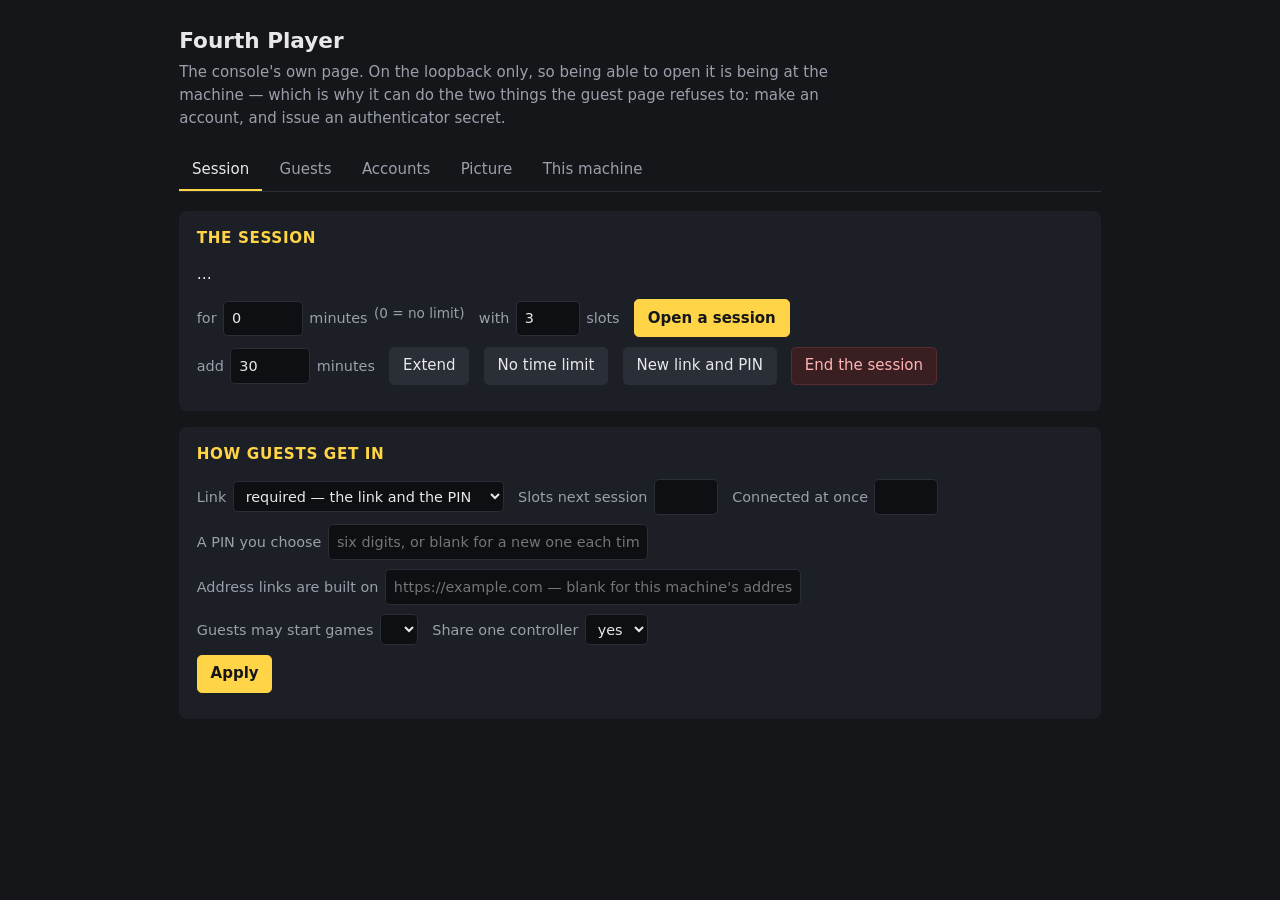
==== web/setup.html @ 6360b9b7 "The setup page sets which way guests draw, and a viewer can still differ Asked for: the drawing opti" ====
<!doctype html>
<meta charset="utf-8">
<meta name="viewport" content="width=device-width, initial-scale=1">
<title>Fourth Player — setup</title>
<link rel="stylesheet" href="setup.css">
<main>
  <header>
    <h1>Fourth Player</h1>
    <p class="sub">The console's own page. On the loopback only, so being able
       to open it is being at the machine — which is why it can do the two
       things the guest page refuses to: make an account, and issue an
       authenticator secret.</p>
    <div id="trouble" class="warn" hidden></div>
  </header>

  <section id="firstrun" class="card" hidden>
    <h2>Set up this host</h2>
    <p class="hint">Nobody has an account on this machine yet. Make the
       administrator's now — it holds every capability, and a session lock can
       never shut it out. Until it exists this page does nothing else.</p>
    <div class="row">
      <label>Name <input id="fr-name" maxlength="32" style="width:12rem"></label>
    </div>
    <div class="row">
      <label>Password <input id="fr-password" type="password" style="width:14rem"></label>
      <label>Again <input id="fr-again" type="password" style="width:14rem"></label>
    </div>
    <p class="hint">At least eight characters.</p>
    <div class="row"><button class="go" data-do="firstrun">Create it</button></div>
  </section>

  <section id="signin" class="card" hidden>
    <h2>Sign in</h2>
    <p class="hint" id="signin-why"></p>
    <div class="row">
      <label>Name <input id="in-name" style="width:11rem"></label>
      <label>Password <input id="in-password" type="password" style="width:13rem"></label>
      <button class="go" data-do="signin">Sign in</button>
    </div>
  </section>

  <div id="everything">
  <nav id="tabs">
    <button data-tab="session" class="on">Session</button>
    <button data-tab="guests">Guests</button>
    <button data-tab="accounts">Accounts</button>
    <button data-tab="picture">Picture</button>
    <button data-tab="machine">This machine</button>
  </nav>

  <!-- ---- session ---- -->
  <section id="tab-session">
    <div class="card">
      <h2>The session</h2>
      <div id="session-now" class="now">…</div>
      <div class="row" id="session-closed" hidden>
        <label>for <input id="start-minutes" type="number" min="0" value="0"
                          style="width:5rem"> minutes <span class="hint">(0 = no limit)</span></label>
        <label>with <input id="start-slots" type="number" min="1" max="8" value="3"
                          style="width:4rem"> slots</label>
        <button class="go" data-do="start">Open a session</button>
      </div>
      <div class="row" id="session-open" hidden>
        <label>add <input id="extend-minutes" type="number" min="1" value="30"
                          style="width:5rem"> minutes</label>
        <button data-do="extend">Extend</button>
        <!-- The other answer to "it keeps running out": stop it running out.
             There was no way to do this to a session already open, so the only
             route to no limit was ending the one people were in and asking
             everybody for a new PIN. -->
        <button data-do="forever">No time limit</button>
        <button data-do="reshare">New link and PIN</button>
        <button class="danger" data-do="stop">End the session</button>
      </div>
    </div>

    <div class="card" id="share" hidden>
      <h2>Give this to a guest</h2>
      <div class="share">
        <div class="share-qr"><img id="share-qr" alt="" hidden><pre id="share-art" hidden></pre></div>
        <div class="share-words">
          <p class="share-pin">PIN <strong id="share-pin">—</strong></p>
          <p class="share-url"><code id="share-url">—</code></p>
          <p class="hint" id="share-note"></p>
          <div class="row">
            <button data-do="copy-url">Copy the link</button>
            <button data-do="copy-both">Copy link and PIN</button>
            <button data-do="reshare">New link and PIN</button>
          </div>
        </div>
      </div>
    </div>

    <div class="card" id="share-gone" hidden>
      <h2>Give this to a guest</h2>
      <p class="hint">The link and PIN for this session cannot be shown again.
         Only their digests are kept, so nothing here can read them back — that
         is deliberate, and it is why a stolen copy of this machine's state is
         not a way in. Re-share to get a new pair; everybody already connected
         stays connected.</p>
      <div class="row"><button class="go" data-do="reshare">New link and PIN</button></div>
    </div>

    <div class="card">
      <h2>How guests get in</h2>
      <div class="row">
        <label>Link <select id="set-link">
          <option value="required">required — the link and the PIN</option>
          <option value="open">open — the address and the PIN</option>
        </select></label>
        <label title="Applies when the next session opens; the running one keeps the count it started with">Slots next session <input id="set-slots" type="number" min="1" max="8" style="width:4rem"></label>
        <label>Connected at once <input id="set-limit" type="number" min="1" max="8" style="width:4rem"></label>
      </div>
      <div class="row">
        <label>A PIN you choose <input id="set-pin" placeholder="six digits, or blank for a new one each time" style="width:20rem"></label>
      </div>
      <div class="row">
        <label>Address links are built on <input id="set-url" placeholder="https://example.com — blank for this machine's address" style="width:26rem"></label>
      </div>
      <div class="row">
        <label>Guests may start games <select id="set-policy"></select></label>
        <label>Share one controller <select id="set-share">
          <option value="on">yes</option><option value="off">no</option>
        </select></label>
      </div>
      <div class="row"><button class="go" data-do="apply-access">Apply</button></div>
    </div>
  </section>

  <!-- ---- guests ---- -->
  <section id="tab-guests" hidden>
    <div class="card">
      <h2>Connected now</h2>
      <table id="guests"></table>
    </div>
    <div class="card">
      <h2>Who may join</h2>
      <div class="row">
        <label>Lock <select id="set-lock">
          <option value="off">off — anybody with the link and PIN</option>
          <option value="accounts">accounts — only people who have logged in</option>
        </select></label>
        <button data-do="apply-lock">Apply</button>
      </div>
      <p class="hint">The primary account can never be shut out by a lock.</p>
    </div>
  </section>

  <!-- ---- accounts ---- -->
  <section id="tab-accounts" hidden>
    <div class="card">
      <h2>Accounts</h2>
      <table id="accounts"></table>
    </div>
    <div class="card">
      <h2>Make one</h2>
      <p class="hint">The first account made is the primary: a session lock can
         never shut it out. Capabilities are not implied by that — tick what it
         should have.</p>
      <div class="row">
        <label>Name <input id="add-name" maxlength="32" style="width:12rem"></label>
        <label>Password <input id="add-password" type="password" style="width:14rem"></label>
      </div>
      <div class="row" id="add-can"></div>
      <div class="row"><button class="go" data-do="account-add">Create, and show the authenticator secret</button></div>
    </div>
    <div id="secret" class="card secret" hidden>
      <h2>Set up an authenticator now</h2>
      <p class="warn">This is shown once. It is not stored anywhere this page
         could read it again.</p>
      <div id="secret-body"></div>
      <button data-do="secret-done">I have scanned it</button>
    </div>
  </section>

  <!-- ---- picture ---- -->
  <section id="tab-picture" hidden>
    <div class="card">
      <h2>The picture</h2>
      <p class="hint">Every one of these is fixed when the pipeline is built, so
         applying them rebuilds it — about a second of held picture for
         everybody. That is why there is an Apply button rather than live
         sliders.</p>
      <div class="row">
        <label>Size <select id="set-size"></select></label>
        <label>Frames a second <select id="set-fps">
          <option>30</option><option>60</option>
        </select></label>
      </div>
      <div class="row">
        <label>Bitrate <input id="set-bitrate" type="number" min="500" max="100000" step="500" style="width:7rem"> kb/s</label>
        <label>Codec <select id="set-codec"></select></label>
      </div>
      <div class="row">
        <label><input id="set-virtual" type="checkbox"> Use a virtual
          display</label>
        <span class="hint" id="virtual-note"></span>
      </div>
      <div class="row">
        <label><input id="set-pace" type="checkbox"> Even out the frame
          rate</label>
        <label><input id="set-oversample" type="checkbox"> Capture twice as
          often</label>
        <label>Guests draw with <select id="set-draw"></select></label>
        <label><input id="set-truetime" type="checkbox"> Time frames when
          they arrive</label>
        <label><input id="set-testpattern" type="checkbox"> Send a test
          pattern</label>
        <span class="hint" id="pace-note"></span>
      </div>
      <div class="row">
        <label><input id="set-audio" type="checkbox"> Send the game's sound</label>
        <label>Sound quality <input id="set-audio-bitrate" type="number"
               min="24" max="512" step="8" style="width:5rem"> kb/s</label>
        <label>Sound buffer <input id="set-audio-queue" type="number"
               min="20" max="500" step="10" style="width:5rem"> ms</label>
      </div>
      <!-- Where a guest's microphone is played, so the machine hears it as a
           recording device and a call can use it. Windows has no virtual
           microphone, so this is the playback half of a loopback cable and
           whatever wants to listen selects the recording half. -->
      <div class="row">
        <label>Guest microphone goes to
          <select id="set-mic-device" style="max-width:20rem"></select></label>
      </div>
      <div class="row">
        <label>Guest microphone delay <input id="set-mic-latency" type="number"
               min="10" max="400" step="5" style="width:5rem"> ms</label>
      </div>
      <div class="row"><span class="hint" id="mic-now"></span></div>
      <div class="row"><button class="go" data-do="apply-stream">Apply</button>
        <span class="hint" id="picture-now"></span></div>
      <div class="row"><span class="hint" id="sound-now"></span></div>
    </div>
  </section>

  <!-- ---- machine ---- -->
  <section id="tab-machine" hidden>
    <div class="card">
      <h2>What this machine chose</h2>
      <table id="picked"></table>
    </div>
    <div class="card">
      <h2>Troubleshooting</h2>
      <table id="diag"></table>
    </div>
  </section>
  </div>
</main>
<div id="say" class="say" hidden></div>
<script src="setup.js"></script>
---- web/setup.css ----
:root { color-scheme: dark; --bg:#14161a; --bg2:#1c1f26; --ink:#e8e8ea;
        --dim:#9aa0ab; --edge:#ffd447; --bad:#ff6b6b; --ok:#6bd47f;
        --line:#2a2e37; }
* { box-sizing: border-box; }
body { margin:0; background:var(--bg); color:var(--ink);
       font:15px/1.55 system-ui, -apple-system, Segoe UI, sans-serif; }
main { max-width:60rem; margin:0 auto; padding:1.5rem 1.2rem 5rem; }
h1 { font-size:1.35rem; margin:0 0 .2rem; }
h2 { font-size:.95rem; margin:0 0 .8rem; color:var(--edge);
     text-transform:uppercase; letter-spacing:.04em; }
.sub, .hint { color:var(--dim); }
.sub { margin:0 0 1.2rem; max-width:44rem; }
.hint { font-size:.85rem; margin:.2rem 0 .8rem; }
nav { display:flex; gap:.3rem; flex-wrap:wrap; border-bottom:1px solid var(--line);
      margin-bottom:1.2rem; }
nav button { background:none; border:0; border-bottom:2px solid transparent;
             color:var(--dim); font:inherit; padding:.5rem .8rem; cursor:pointer; }
nav button.on { color:var(--ink); border-bottom-color:var(--edge); }
.card { background:var(--bg2); border-radius:.5rem; padding:1rem 1.1rem;
        margin-bottom:1rem; }
.row { display:flex; gap:.9rem; flex-wrap:wrap; align-items:center;
       margin-bottom:.6rem; }
label { display:inline-flex; gap:.4rem; align-items:center; color:var(--dim);
        font-size:.9rem; }
input, select { background:#0d0f12; color:var(--ink); border:1px solid var(--line);
                border-radius:.3rem; padding:.35rem .5rem; font:inherit; }
button.go, button[data-do] { background:#2a2e37; color:var(--ink);
        border:1px solid var(--line); border-radius:.3rem; padding:.4rem .8rem;
        font:inherit; cursor:pointer; }
button.go { background:var(--edge); color:#14161a; border-color:var(--edge);
            font-weight:600; }
button.danger { background:#3a1f22; border-color:#5a2a2e; color:#ffb3b3; }
button:hover { filter:brightness(1.15); }
table { border-collapse:collapse; width:100%; font-size:.92rem; }
th, td { text-align:left; padding:.4rem .5rem; border-bottom:1px solid var(--line);
         vertical-align:top; }
th { color:var(--dim); font-weight:500; font-size:.85rem; }
code { background:#0d0f12; padding:.1rem .3rem; border-radius:.2rem;
       font-size:.88em; word-break:break-all; }
.pill { display:inline-block; background:#0d0f12; color:var(--dim);
        padding:.05rem .45rem; border-radius:.7rem; font-size:.78rem;
        margin:0 .2rem .2rem 0; }
.pill.on { background:var(--edge); color:#14161a; }
.none { color:var(--dim); font-style:italic; }
.now { margin-bottom:.8rem; }
.warn { color:var(--bad); }
.secret { border:1px solid var(--edge); }
.secret pre { background:#0d0f12; padding:.6rem; overflow:auto; font-size:.7rem;
              line-height:1.05; }
.say { position:fixed; left:50%; transform:translateX(-50%); bottom:1.2rem;
       background:#0d0f12; border:1px solid var(--line); border-radius:.4rem;
       padding:.5rem .9rem; max-width:40rem; }
.say.bad { border-color:var(--bad); color:#ffb3b3; }

/* The share card. The one thing on this page somebody points a phone at, so
   it gets the room it needs rather than sitting in a table. */
.share { display:flex; gap:1.2rem; flex-wrap:wrap; align-items:flex-start; }
.share-qr img { width:208px; height:208px; image-rendering:pixelated;
                background:#fff; padding:.4rem; border-radius:.3rem; }
.share-qr pre { background:#fff; color:#000; font-size:.55rem; line-height:.6;
                padding:.4rem; margin:0; }
.share-words { flex:1 1 18rem; min-width:16rem; }
.share-pin { font-size:1rem; color:var(--dim); margin:.1rem 0 .4rem; }
.share-pin strong { font-size:2.1rem; letter-spacing:.18em; color:var(--edge);
                    font-variant-numeric:tabular-nums; }
.share-url code { font-size:.82rem; }

/* Capability pills that are actually controls.
 *
 * They were spans with a title saying "click to change" -- no cursor, no
 * hover, no focus ring, indistinguishable from the static "primary" pill next
 * to them, and unreachable by keyboard. They are buttons now, and these are
 * the rules that make them look like the thing they are. */
button.pill.can {
  border: 1px solid var(--line);
  cursor: pointer;
  font-family: inherit;
  line-height: 1.5;
}
button.pill.can:hover { border-color: var(--edge); color: var(--fg); }
button.pill.can.on:hover { filter: brightness(1.15); }
button.pill.can:focus-visible { outline: 2px solid var(--edge); outline-offset: 1px; }
/* A pill that is only a label keeps the old flat look, so the two are not
   mistaken for each other. */
span.pill { cursor: default; }
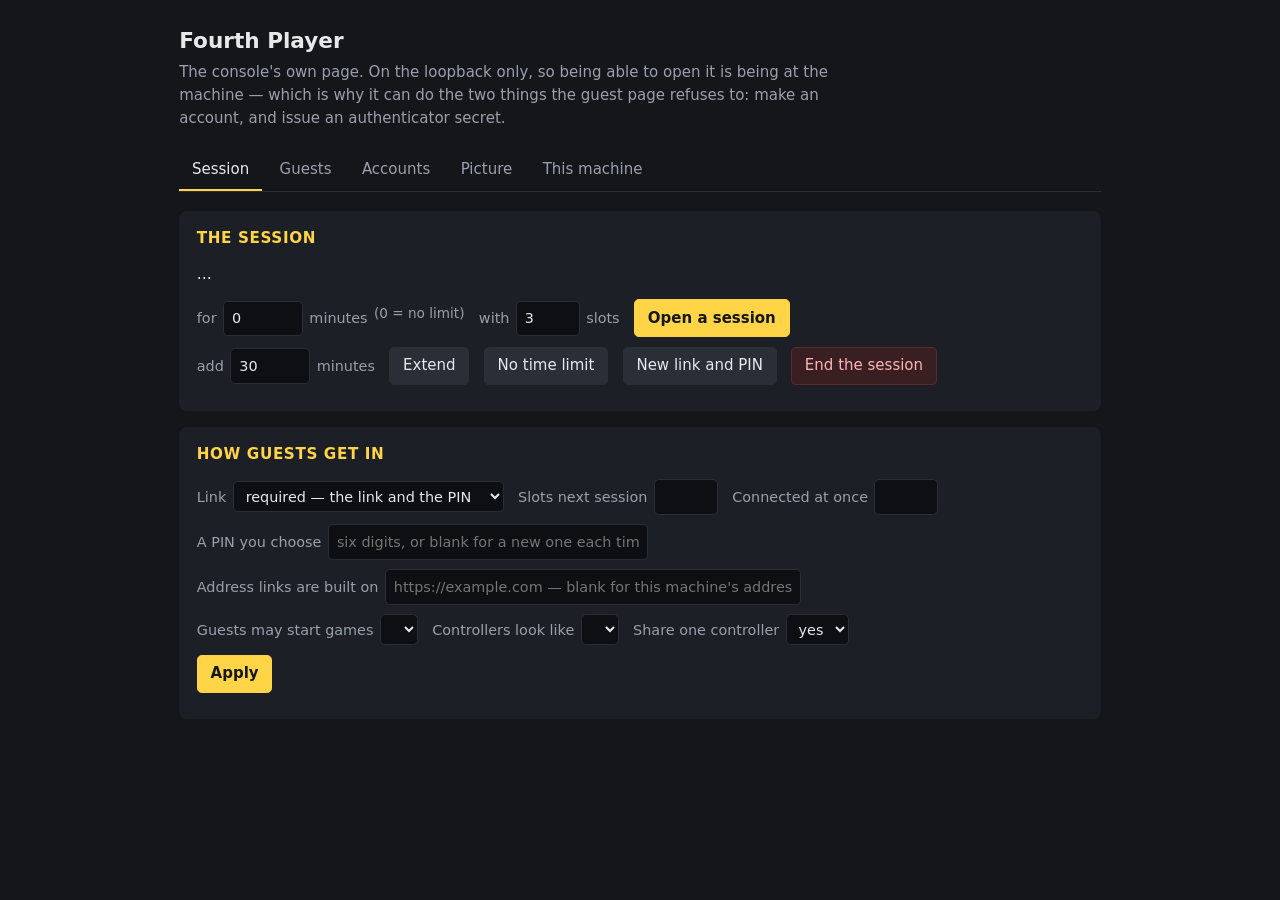
==== commit 09f519ae: "Let the pad kind be chosen, from either the guest's page or the host's The identity landed in the la" ====
--- a/web/setup.html
+++ b/web/setup.html
@@ -119,6 +119,7 @@
       </div>
       <div class="row">
         <label>Guests may start games <select id="set-policy"></select></label>
+        <label title="What a guest's controller tells the game it is. A game reads this and names its buttons from it, so a guest on a DualShock is told to press Cross rather than A. Each guest can choose their own from their own page; this is what they start with.">Controllers look like <select id="set-padkind"></select></label>
         <label>Share one controller <select id="set-share">
           <option value="on">yes</option><option value="off">no</option>
         </select></label>
@@ -188,7 +189,7 @@
         </select></label>
       </div>
       <div class="row">
-        <label>Bitrate <input id="set-bitrate" type="number" min="500" max="100000" step="500" style="width:7rem"> kb/s</label>
+        <label>Bitrate <input id="set-bitrate" type="number" min="0.5" max="100" step="0.5" style="width:7rem"> Mb/s</label>
         <label>Codec <select id="set-codec"></select></label>
       </div>
       <div class="row">
@@ -215,11 +216,30 @@
         <label>Sound buffer <input id="set-audio-queue" type="number"
                min="20" max="500" step="10" style="width:5rem"> ms</label>
       </div>
+      <!-- Said here because it is not guessable and it is alarming. Capturing
+           what the speakers are playing is, to the operating system, a
+           recording stream: Windows shows the microphone indicator in the tray
+           the whole time this is on, and it flickers whenever the capture
+           resets. Somebody watching that reasonably concludes they are being
+           listened to. -->
+      <div class="row"><span class="hint">Recording what the speakers play is a
+        capture stream, so Windows shows a microphone in the tray while this is
+        on. Untick it to send a silent picture and to stop that
+        indicator.</span></div>
       <!-- Where a guest's microphone is played, so the machine hears it as a
            recording device and a call can use it. Windows has no virtual
            microphone, so this is the playback half of a loopback cable and
            whatever wants to listen selects the recording half. -->
       <div class="row">
+        <!-- A switch, not only an option buried in the list below it. "Where
+             does it go" and "should there be one at all" are two questions,
+             and answering the second inside the answers to the first is why
+             somebody asked where the microphone switch was while looking
+             straight at it. -->
+        <label><input id="set-guest-mic" type="checkbox"> Let guests be
+          heard</label>
+      </div>
+      <div class="row">
         <label>Guest microphone goes to
           <select id="set-mic-device" style="max-width:20rem"></select></label>
       </div>
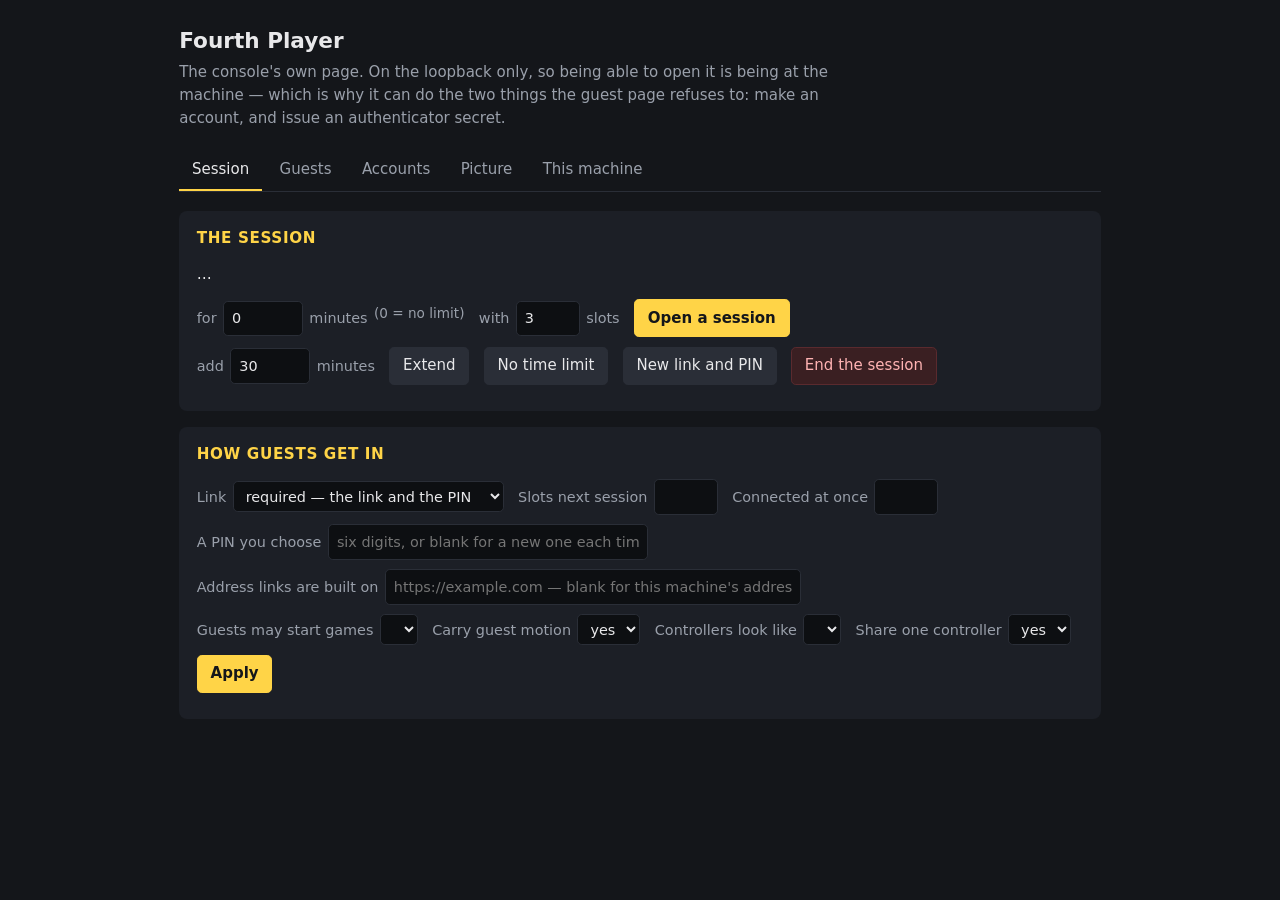
==== commit fabe732a: "Gyro: a guest's own device motion, as a DualShock's The wire landed earlier; this is both ends of it" ====
--- a/web/setup.html
+++ b/web/setup.html
@@ -119,6 +119,9 @@
       </div>
       <div class="row">
         <label>Guests may start games <select id="set-policy"></select></label>
+        <label title="Whether a guest's own device motion is carried to their controller. The host cannot turn a phone's gyroscope on — only the page in somebody's hand can, and only when they tap for it. This decides whether it is carried once it arrives.">Carry guest motion <select id="set-motion">
+          <option value="on">yes</option><option value="off">no</option>
+        </select></label>
         <label title="What a guest's controller tells the game it is. A game reads this and names its buttons from it, so a guest on a DualShock is told to press Cross rather than A. Each guest can choose their own from their own page; this is what they start with.">Controllers look like <select id="set-padkind"></select></label>
         <label>Share one controller <select id="set-share">
           <option value="on">yes</option><option value="off">no</option>
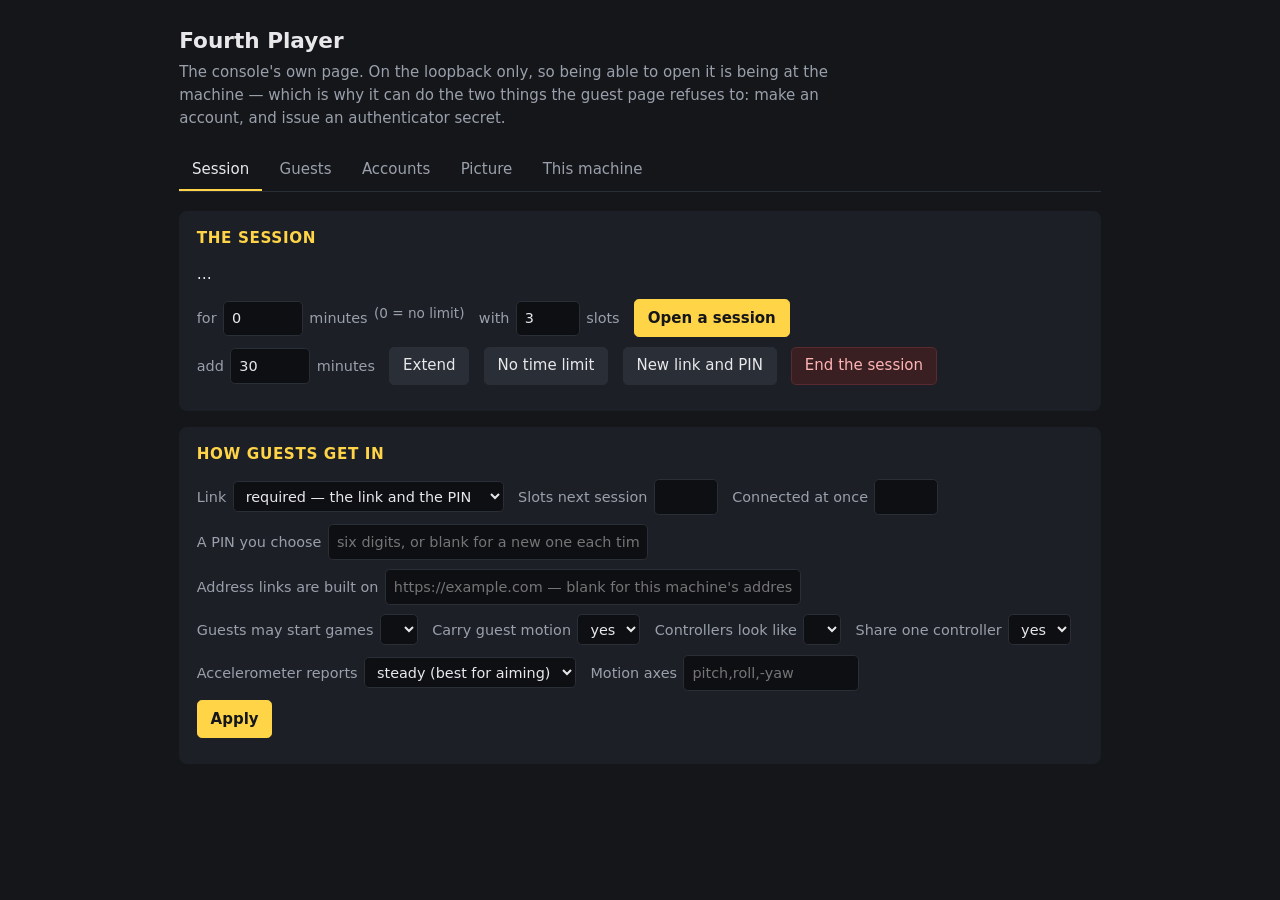
==== commit 4ac6b4b6: "Put the motion settings where they can be found, and refuse a mirror out loud "i dont know where the" ====
--- a/web/setup.html
+++ b/web/setup.html
@@ -127,6 +127,14 @@
           <option value="on">yes</option><option value="off">no</option>
         </select></label>
       </div>
+      <div class="row">
+        <label title="What the accelerometer half of a motion controller reports. A phone's accelerometer answers a different question from its gyroscope: rotation rate does not care which way is down, and gravity is nothing but which way is down. A game that fuses the two — a Switch emulator does — then resolves the same flick of the wrist differently depending on whether you are sitting up or lying on your side. Steady sends a constant, as though the pad were held level: the fusion still has something to level against, but it no longer moves when you do. Device is the phone's real reading, for a game that genuinely wants tilt.">Accelerometer reports <select id="set-motion-accel">
+          <option value="steady">steady (best for aiming)</option>
+          <option value="device">the device (real tilt)</option>
+          <option value="off">nothing</option>
+        </select></label>
+        <label title="Which way round a phone's rotations reach the controller, named as what the pad's three axes should take. Each of pitch, yaw and roll exactly once, any of them negated with a leading minus. The whole thing has to be a rotation: negating a single axis is a mirror, which no way of holding a phone produces, so to flip one axis negate two or reorder. There is no way to work this out from here — the only instrument is somebody playing a game and saying what moved.">Motion axes <input id="set-gyro-order" style="width:11rem" placeholder="pitch,roll,-yaw"></label>
+      </div>
       <div class="row"><button class="go" data-do="apply-access">Apply</button></div>
     </div>
   </section>
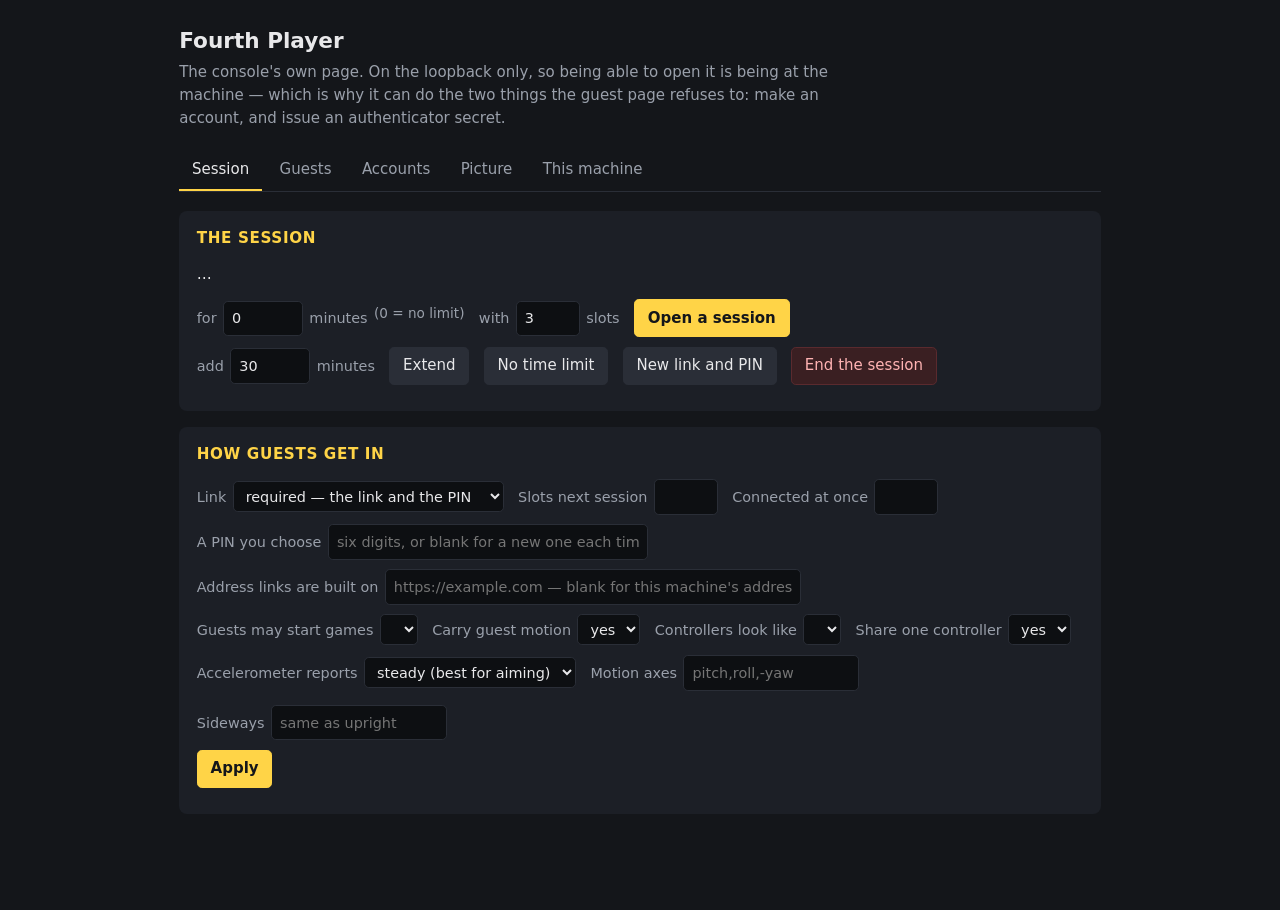
==== commit f7f445e3: "Give a phone held sideways its own axis order, chosen the way the first was Rotating on the page was" ====
--- a/web/setup.html
+++ b/web/setup.html
@@ -133,7 +133,24 @@
           <option value="device">the device (real tilt)</option>
           <option value="off">nothing</option>
         </select></label>
-        <label title="Which way round a phone's rotations reach the controller, named as what the pad's three axes should take. Each of pitch, yaw and roll exactly once, any of them negated with a leading minus. The whole thing has to be a rotation: negating a single axis is a mirror, which no way of holding a phone produces, so to flip one axis negate two or reorder. There is no way to work this out from here — the only instrument is somebody playing a game and saying what moved.">Motion axes <input id="set-gyro-order" style="width:11rem" placeholder="pitch,roll,-yaw"></label>
+        <label title="Which way round a phone's rotations reach the controller, named as what the pad's three axes should take. Each of pitch, yaw and roll exactly once, any of them negated with a leading minus. The whole thing has to be a rotation: negating a single axis is a mirror, which no way of holding a phone produces, so to flip one axis negate two or reorder. There is no way to work this out from here — the only instrument is somebody playing a game and saying what moved.">Motion axes <input id="set-gyro-order" list="gyro-orders" style="width:11rem" placeholder="pitch,roll,-yaw"></label>
+        <label title="The same, for a phone held sideways. Leave it blank to use the upright order in both. Two orders rather than one correction, because neither end knows enough to work one out: the page knows which way the screen is turned but not which device axis the host feeds to which pad axis, and the host knows the order but not how the phone is being held. They are also separately testable, which is the only way either was ever found — by somebody playing a game and saying what moved.">Sideways <input id="set-gyro-order-landscape" list="gyro-orders" style="width:11rem" placeholder="same as upright"></label>
+        <!-- Offered rather than left to be typed, because the set of answers
+             is small and not obvious. Each of pitch, yaw and roll appears once
+             and the negations come in pairs: an odd number of them is a
+             mirror, which no way of holding a phone produces. So for any one
+             ordering there are exactly four, and finding the right one is four
+             tries rather than an open question. -->
+        <datalist id="gyro-orders">
+          <option value="pitch,roll,-yaw"></option>
+          <option value="-pitch,-roll,-yaw"></option>
+          <option value="-pitch,roll,yaw"></option>
+          <option value="pitch,-roll,yaw"></option>
+          <option value="roll,pitch,yaw"></option>
+          <option value="-roll,-pitch,yaw"></option>
+          <option value="-roll,pitch,-yaw"></option>
+          <option value="roll,-pitch,-yaw"></option>
+        </datalist>
       </div>
       <div class="row"><button class="go" data-do="apply-access">Apply</button></div>
     </div>
